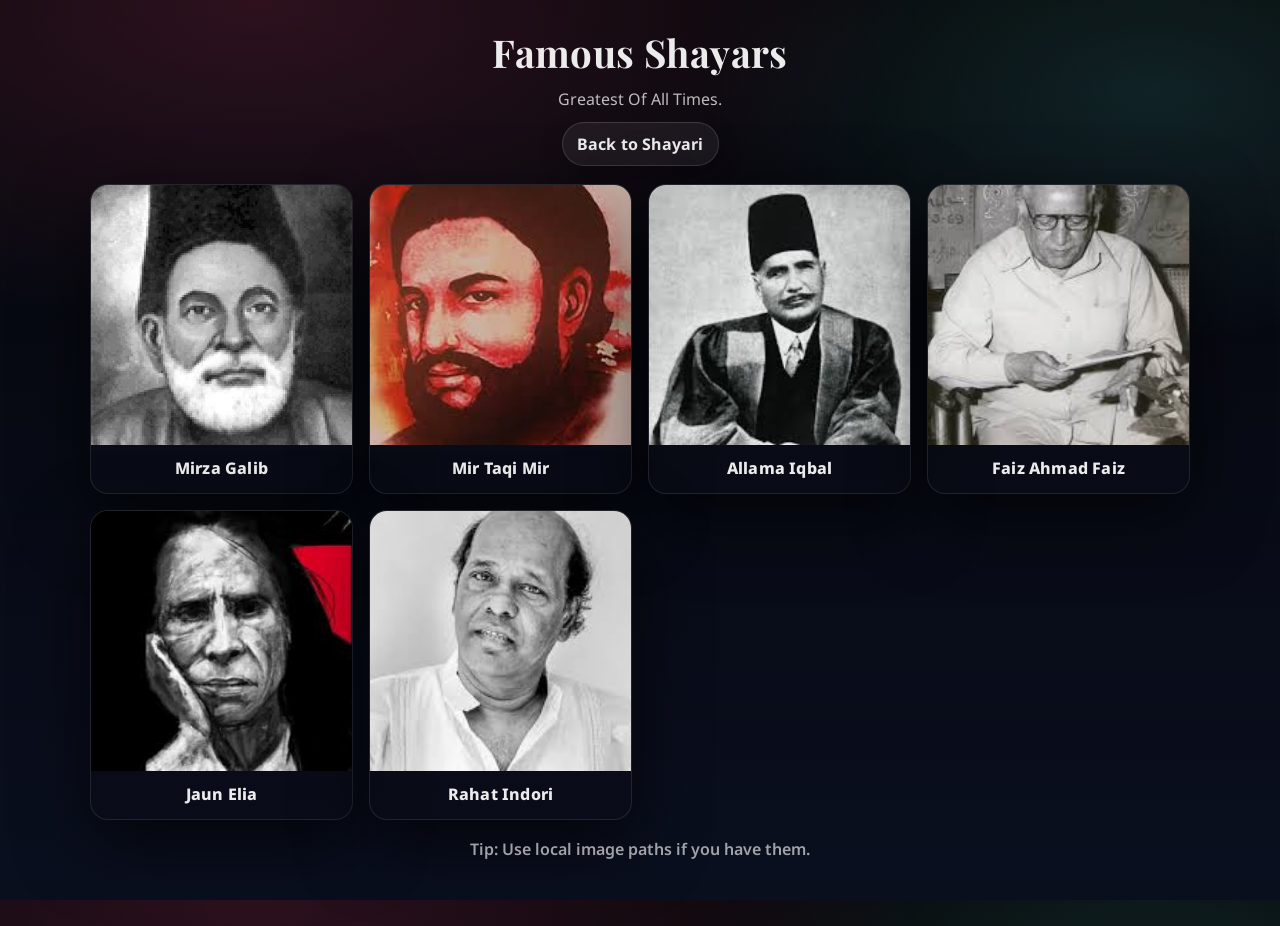
==== famous.html @ 671f2949 "Initial commit: Sher-o-Shayari site Add the Sher-o-Shayari homepage and Famous Shayars page with dar" ====
<!doctype html>
<html lang="en">
  <head>
    <meta charset="UTF-8" />
    <meta name="viewport" content="width=device-width, initial-scale=1.0" />
    <title>Famous Shayars</title>

    <!-- Google Fonts -->
    <link rel="preconnect" href="https://fonts.googleapis.com" />
    <link rel="preconnect" href="https://fonts.gstatic.com" crossorigin />
    <link
      href="https://fonts.googleapis.com/css2?family=Noto+Nastaliq+Urdu:wght@400;600&family=Noto+Sans:wght@300;400;600&family=Playfair+Display:wght@600;700&display=swap"
      rel="stylesheet"
    />

    <link rel="stylesheet" href="./style.css" />
  </head>
  <body>
    <div class="app">
      <header class="top">
        <h1 class="title">Famous Shayars</h1>
        <p class="subtitle">
          Greatest Of All Times.
        </p>

        <nav class="top-nav" aria-label="Primary navigation">
          <a class="nav-link" href="./index.html">Back to Shayari</a>
        </nav>
      </header>

      <main class="people">
        <div class="gallery-grid" aria-label="Famous shayars grid">
          <figure class="person-card">
            <!-- Replace src with your image path or URL -->
            <img
              class="person-img"
              src="./Mirza-Galib.webp"
              alt="Mirza Galib"
            />
            <figcaption class="person-name">Mirza Galib</figcaption>
          </figure>

          <figure class="person-card">
            <img
              class="person-img"
              src="./Mir.jpg"
              alt="Mir Taqi Mir"
            />
            <figcaption class="person-name">Mir Taqi Mir</figcaption>
          </figure>

          <figure class="person-card">
            <img
              class="person-img"
              src="./mohammd iqbal.jpg"
              alt="Allama Iqbal"
            />
            <figcaption class="person-name">Allama Iqbal</figcaption>
          </figure>

          <figure class="person-card">
            <img
              class="person-img"
              src="./faiz ahmad.jpg"
              alt="Faiz Ahmad Faiz "
            />
            <figcaption class="person-name">Faiz Ahmad Faiz </figcaption>
          </figure>

          <figure class="person-card">
            <img
              class="person-img"
              src="./jaun.jpg"
              alt="Jaun Elia"
            />
            <figcaption class="person-name">Jaun Elia</figcaption>
          </figure>

          <figure class="person-card">
            <img
              class="person-img"
              src="./rahat.jpg"
              alt="Rahat Indori"
            />
            <figcaption class="person-name">Rahat Indori</figcaption>
          </figure>
        </div>
      </main>

      <footer class="footer">
        <span>Tip: Use local image paths if you have them.</span>
      </footer>
    </div>
  </body>
</html>
---- style.css ----
/* Dark theme, card layout, and simple animations */

* {
  box-sizing: border-box;
}

:root {
  --bg0: #05060a;
  --bg1: #0a0f1f;
  --card: rgba(15, 18, 31, 0.72);
  --text: rgba(255, 255, 255, 0.92);
  --muted: rgba(255, 255, 255, 0.72);
  --ring: rgba(255, 79, 129, 0.35);
  --accent: #ff4f81;
  --accent2: #5eead4;
  --shadow: 0 24px 70px rgba(0, 0, 0, 0.62);
}

html,
body {
  height: 100%;
}

body {
  margin: 0;
  font-family: "Noto Sans", system-ui, -apple-system, Segoe UI, Roboto, Arial, sans-serif;
  color: var(--text);
  background: radial-gradient(1200px 600px at 20% 0%, rgba(255, 79, 129, 0.16), transparent 55%),
    radial-gradient(900px 500px at 90% 10%, rgba(94, 234, 212, 0.12), transparent 50%),
    linear-gradient(180deg, var(--bg0), var(--bg1));
  overflow-x: hidden;
}

.app {
  width: min(1100px, 92vw);
  margin: 26px auto 34px;
}

.top {
  text-align: center;
  margin-bottom: 18px;
}

.title {
  font-family: "Playfair Display", serif;
  font-size: clamp(1.8rem, 3vw, 2.6rem);
  margin: 0;
  letter-spacing: 0.4px;
}

.subtitle {
  margin: 10px 0 0;
  color: var(--muted);
}

.controls {
  display: flex;
  align-items: center;
  justify-content: space-between;
  gap: 14px;
  flex-wrap: wrap;
  margin: 18px 0 14px;
}

.filters {
  display: flex;
  gap: 10px;
  flex-wrap: wrap;
}

.filter-btn {
  appearance: none;
  border: 1px solid rgba(255, 255, 255, 0.12);
  color: rgba(255, 255, 255, 0.86);
  background: rgba(255, 255, 255, 0.04);
  padding: 10px 14px;
  border-radius: 999px;
  cursor: pointer;
  font-weight: 600;
  letter-spacing: 0.2px;
  transition: transform 160ms ease, border-color 160ms ease, background 160ms ease;
}

.filter-btn:hover {
  transform: translateY(-2px);
  border-color: rgba(255, 255, 255, 0.22);
}

.filter-btn.is-active {
  border-color: rgba(255, 79, 129, 0.55);
  background: linear-gradient(90deg, rgba(255, 79, 129, 0.2), rgba(94, 234, 212, 0.14));
  box-shadow: 0 0 0 6px var(--ring);
}

.search-wrap {
  flex: 1;
  min-width: 260px;
  max-width: 420px;
  display: flex;
  gap: 10px;
  align-items: center;
}

.search-label {
  font-size: 0.9rem;
  color: rgba(255, 255, 255, 0.7);
  font-weight: 600;
  display: none; /* label shown via aria for accessibility */
}

.search {
  width: 100%;
  border-radius: 14px;
  border: 1px solid rgba(255, 255, 255, 0.12);
  background: rgba(255, 255, 255, 0.04);
  color: var(--text);
  padding: 12px 14px;
  outline: none;
  box-shadow: inset 0 0 0 1px rgba(0, 0, 0, 0.08);
}

.search::placeholder {
  color: rgba(255, 255, 255, 0.55);
}

.search:focus {
  border-color: rgba(255, 79, 129, 0.55);
  box-shadow: 0 0 0 6px var(--ring);
}

.grid {
  display: grid;
  grid-template-columns: repeat(auto-fit, minmax(260px, 1fr));
  gap: 16px;
}

.card {
  position: relative;
  border-radius: 18px;
  min-height: 220px;
  background-color: rgba(10, 12, 22, 0.6);
  background-image: none;
  border: 1px solid rgba(255, 255, 255, 0.10);
  box-shadow: var(--shadow);
  overflow: hidden;

  /* fade-in defaults */
  opacity: 0;
  transform: translateY(12px) scale(0.98);
  transition: opacity 450ms ease, transform 450ms ease, box-shadow 200ms ease;
}

.card::before {
  /* Slight overlay to keep text readable */
  content: "";
  position: absolute;
  inset: 0;
  background: linear-gradient(
    180deg,
    rgba(0, 0, 0, 0.15),
    rgba(0, 0, 0, 0.55)
  );
}

.card::after {
  /* A subtle color wash */
  content: "";
  position: absolute;
  inset: 0;
  background: radial-gradient(700px 260px at 10% 0%, rgba(255, 79, 129, 0.22), transparent 55%),
    radial-gradient(700px 260px at 90% 10%, rgba(94, 234, 212, 0.16), transparent 55%);
  mix-blend-mode: screen;
  opacity: 0.75;
}

.card.is-visible {
  opacity: 1;
  transform: translateY(0) scale(1);
}

.card:hover {
  transform: translateY(-6px) scale(1.015);
  box-shadow: 0 26px 70px rgba(0, 0, 0, 0.68);
}

.card-content {
  position: relative; /* keep above overlays */
  z-index: 1;
  padding: 16px 16px 14px;
  height: 100%;
  display: flex;
  flex-direction: column;
  justify-content: space-between;
  gap: 12px;
  background: linear-gradient(180deg, rgba(0, 0, 0, 0.12), rgba(0, 0, 0, 0.45));
  backdrop-filter: blur(6px);
}

.category-tag {
  align-self: flex-start;
  background: rgba(0, 0, 0, 0.28);
  border: 1px solid rgba(255, 255, 255, 0.14);
  padding: 6px 10px;
  border-radius: 999px;
  color: rgba(255, 255, 255, 0.85);
  font-size: 0.85rem;
  font-weight: 700;
  letter-spacing: 0.2px;
}

.shayari {
  margin: 0;
  font-family: "Noto Sans", system-ui, -apple-system, Segoe UI, Roboto, Arial, sans-serif;
  font-size: 1.2rem;
  line-height: 1.6;
  text-shadow: 0 10px 24px rgba(0, 0, 0, 0.35);
}

.actions {
  display: flex;
  gap: 10px;
  align-items: center;
  justify-content: flex-start;
  flex-wrap: wrap;
}

.btn {
  cursor: pointer;
  border-radius: 12px;
  padding: 10px 12px;
  border: 1px solid rgba(255, 255, 255, 0.14);
  background: rgba(255, 255, 255, 0.06);
  color: rgba(255, 255, 255, 0.92);
  font-weight: 700;
  letter-spacing: 0.2px;
  transition: transform 160ms ease, background 160ms ease, border-color 160ms ease;
  user-select: none;
  box-shadow: 0 10px 22px rgba(0, 0, 0, 0.25);
}

.btn:hover {
  transform: translateY(-2px);
  border-color: rgba(255, 255, 255, 0.24);
}

.btn.copy {
  background: linear-gradient(90deg, rgba(255, 79, 129, 0.18), rgba(94, 234, 212, 0.12));
  border-color: rgba(255, 255, 255, 0.18);
}

.btn.copy:hover {
  border-color: rgba(255, 79, 129, 0.55);
}

.empty-state {
  text-align: center;
  margin: 22px 0;
  color: rgba(255, 255, 255, 0.7);
  font-weight: 700;
}

.footer {
  text-align: center;
  margin-top: 18px;
  color: rgba(255, 255, 255, 0.62);
  font-weight: 600;
}

.top-nav {
  display: flex;
  justify-content: center;
  gap: 10px;
  margin: 12px 0 6px;
}

.nav-link {
  text-decoration: none;
  border-radius: 999px;
  padding: 10px 14px;
  border: 1px solid rgba(255, 255, 255, 0.14);
  background: rgba(255, 255, 255, 0.06);
  color: rgba(255, 255, 255, 0.92);
  font-weight: 700;
  letter-spacing: 0.2px;
  transition: transform 160ms ease, border-color 160ms ease, background 160ms ease;
  box-shadow: 0 10px 22px rgba(0, 0, 0, 0.25);
}

.nav-link:hover {
  transform: translateY(-2px);
  border-color: rgba(255, 255, 255, 0.24);
}

.people {
  margin-top: 8px;
}

.gallery-grid {
  display: grid;
  grid-template-columns: repeat(auto-fit, minmax(220px, 1fr));
  gap: 16px;
}

.person-card {
  margin: 0;
  border-radius: 18px;
  border: 1px solid rgba(255, 255, 255, 0.10);
  background: rgba(10, 12, 22, 0.6);
  box-shadow: var(--shadow);
  overflow: hidden;
  transition: transform 180ms ease, box-shadow 180ms ease;
}

.person-card:hover {
  transform: translateY(-6px) scale(1.015);
  box-shadow: 0 26px 70px rgba(0, 0, 0, 0.68);
}

.person-img {
  width: 100%;
  height: 260px;
  object-fit: cover;
  display: block;
  background: rgba(255, 255, 255, 0.03);
}

.person-name {
  padding: 12px 14px 14px;
  color: rgba(255, 255, 255, 0.92);
  font-weight: 800;
  letter-spacing: 0.2px;
  text-align: center;
}

/* Responsive tweaks */
@media (max-width: 520px) {
  .controls {
    justify-content: center;
  }

  .search-wrap {
    max-width: none;
    min-width: 0;
  }
}

@media (prefers-reduced-motion: reduce) {
  .card {
    transition: none;
  }
}
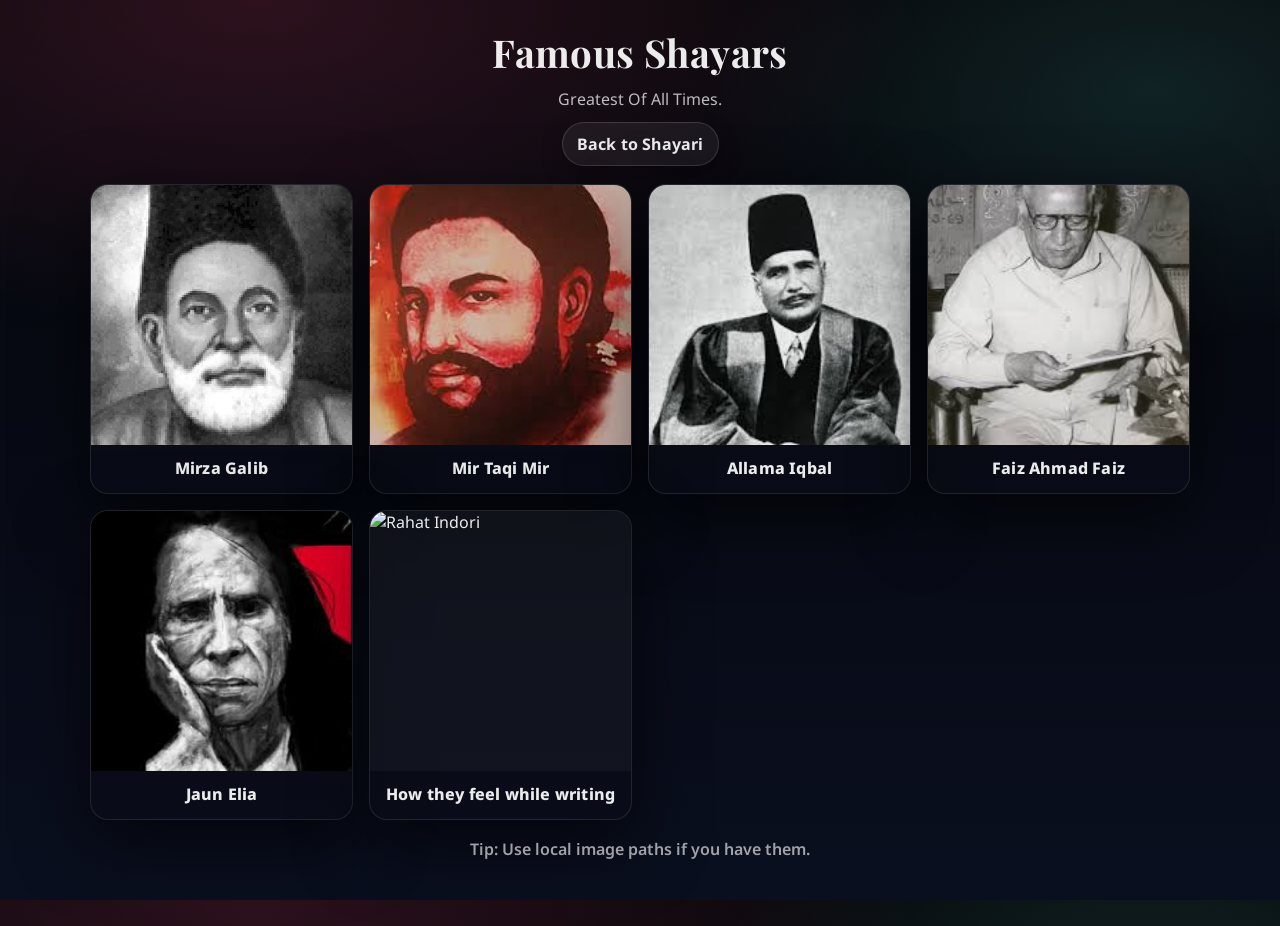
==== commit 57a68ecb: "Update famous.html: Change image source and caption for Rahat Indori to reflect new content" ====
--- a/famous.html
+++ b/famous.html
@@ -79,10 +79,10 @@
           <figure class="person-card">
             <img
               class="person-img"
-              src="./rahat.jpg"
+              src="./wirte-writer-writting-writes-kancelatcore-kancelatlore.gif"
               alt="Rahat Indori"
             />
-            <figcaption class="person-name">Rahat Indori</figcaption>
+            <figcaption class="person-name">How they feel while writing</figcaption>
           </figure>
         </div>
       </main>
@@ -91,6 +91,17 @@
         <span>Tip: Use local image paths if you have them.</span>
       </footer>
     </div>
+
+    <!-- Service worker registration (offline + faster repeat loads) -->
+    <script>
+      if ("serviceWorker" in navigator) {
+        window.addEventListener("load", () => {
+          navigator.serviceWorker
+            .register("./sw.js")
+            .catch(() => {});
+        });
+      }
+    </script>
   </body>
 </html>
 
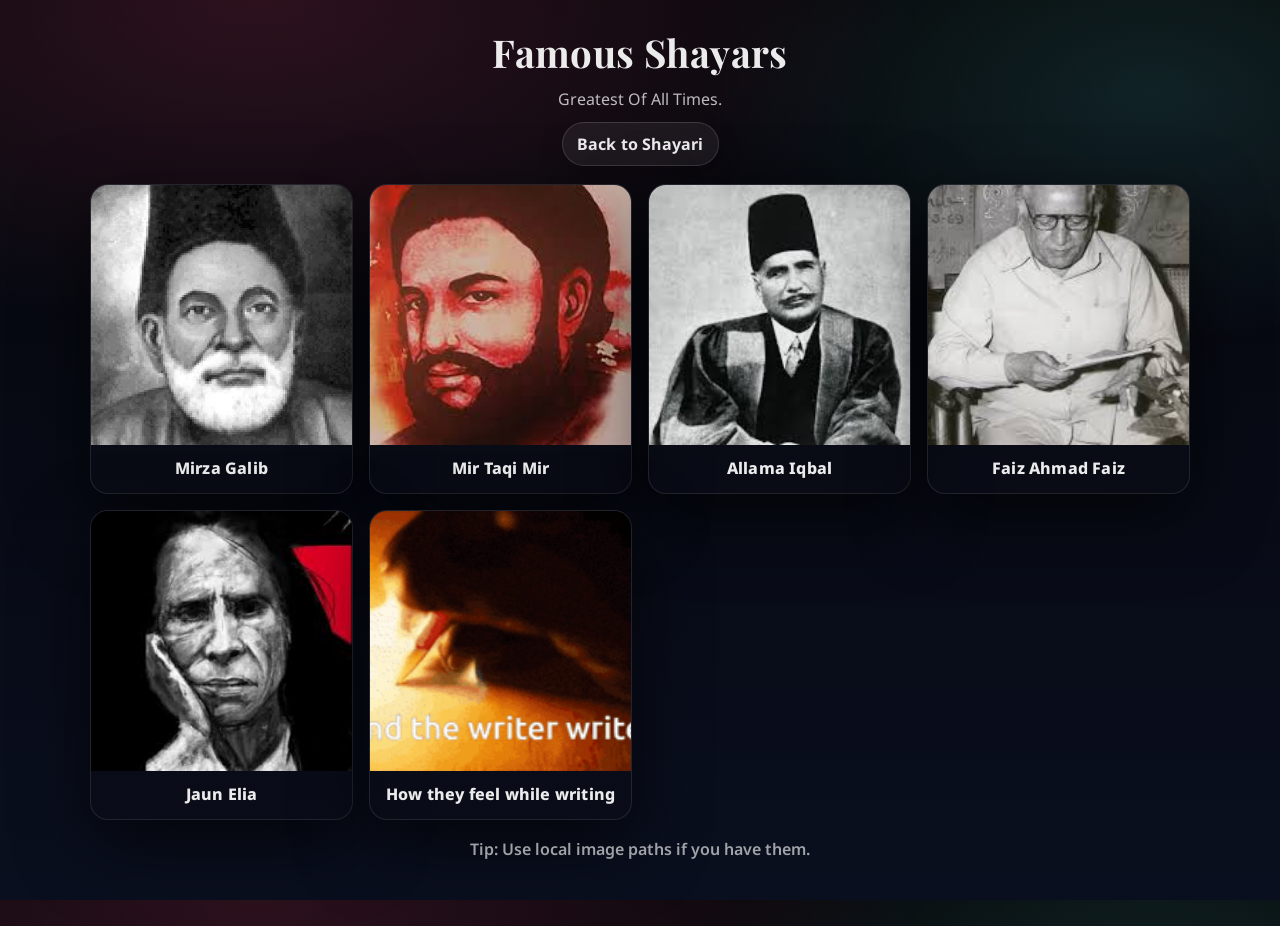
==== commit 53817012: "Fix famous page gif filename Made-with: Cursor" ====
--- a/famous.html
+++ b/famous.html
@@ -79,7 +79,7 @@
           <figure class="person-card">
             <img
               class="person-img"
-              src="./wirte-writer-writting-writes-kancelatcore-kancelatlore.gif"
+              src="./writer.gif"
               alt="Rahat Indori"
             />
             <figcaption class="person-name">How they feel while writing</figcaption>
